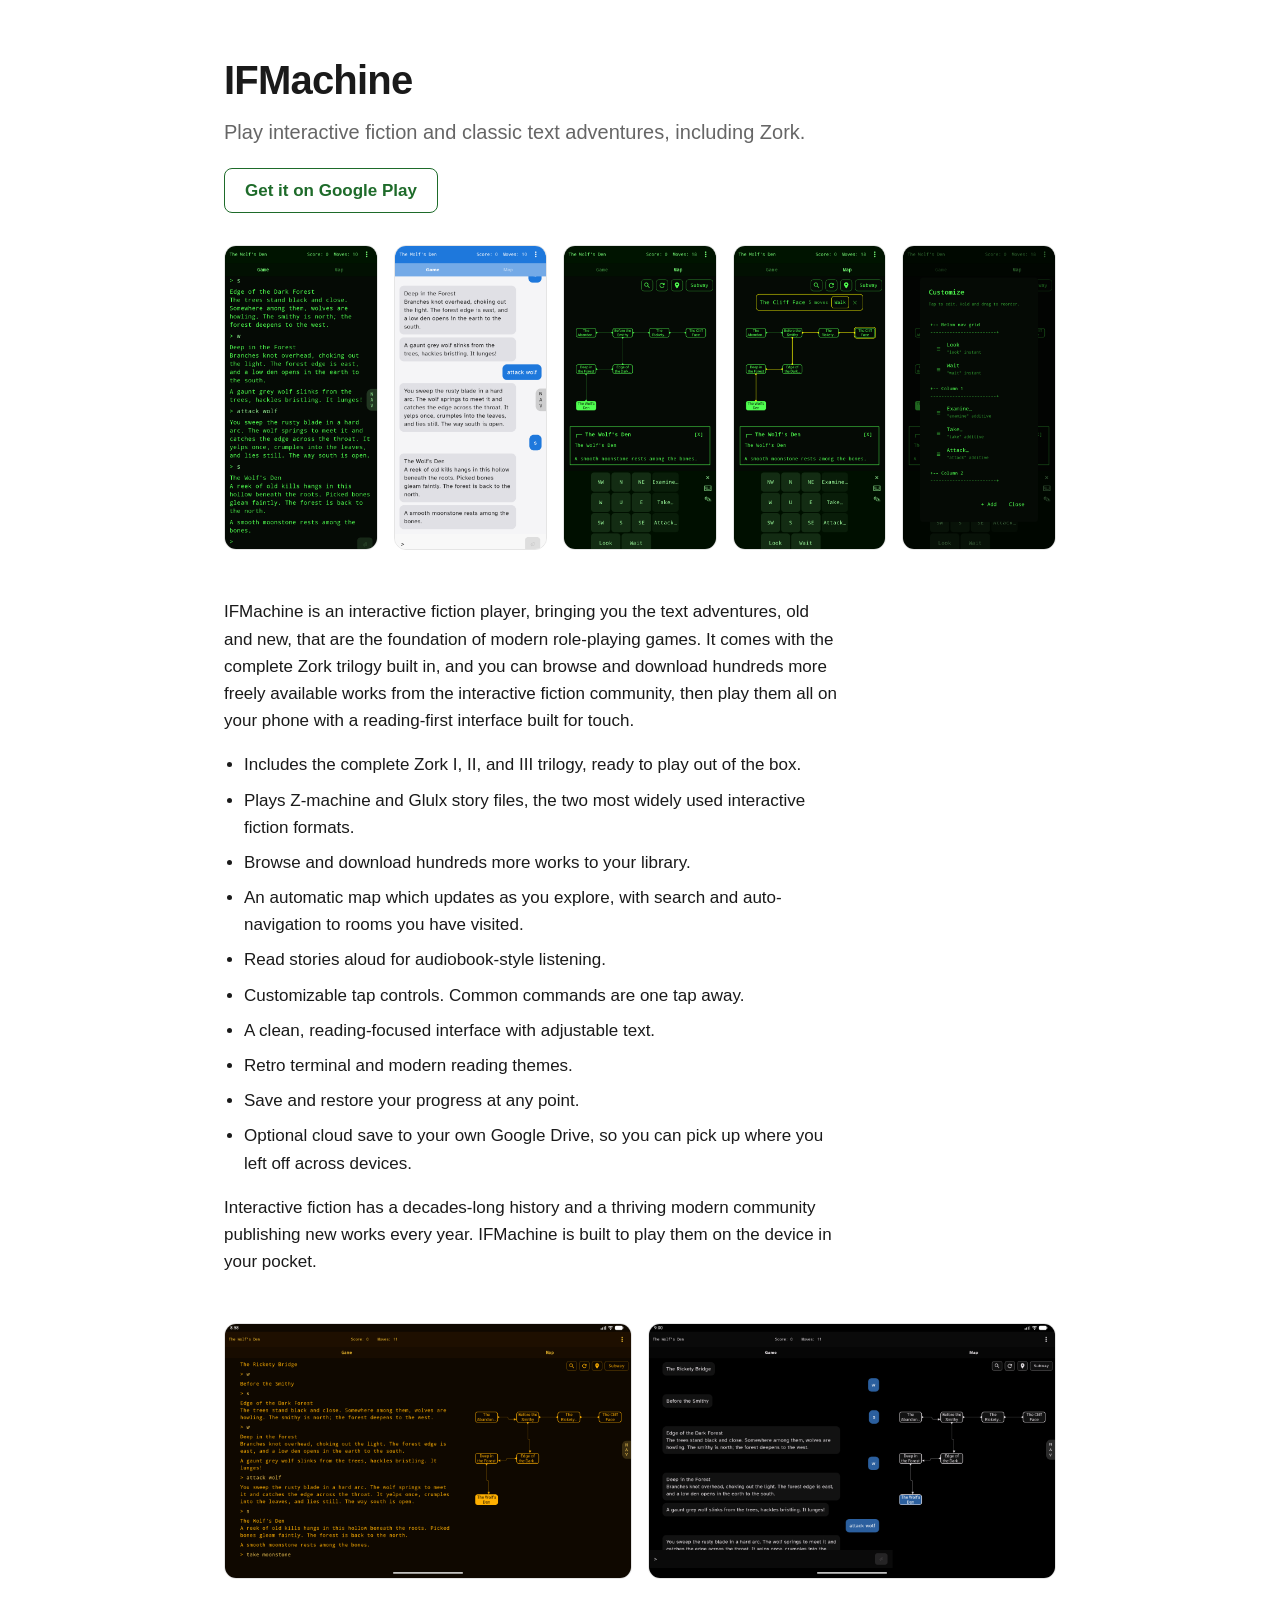
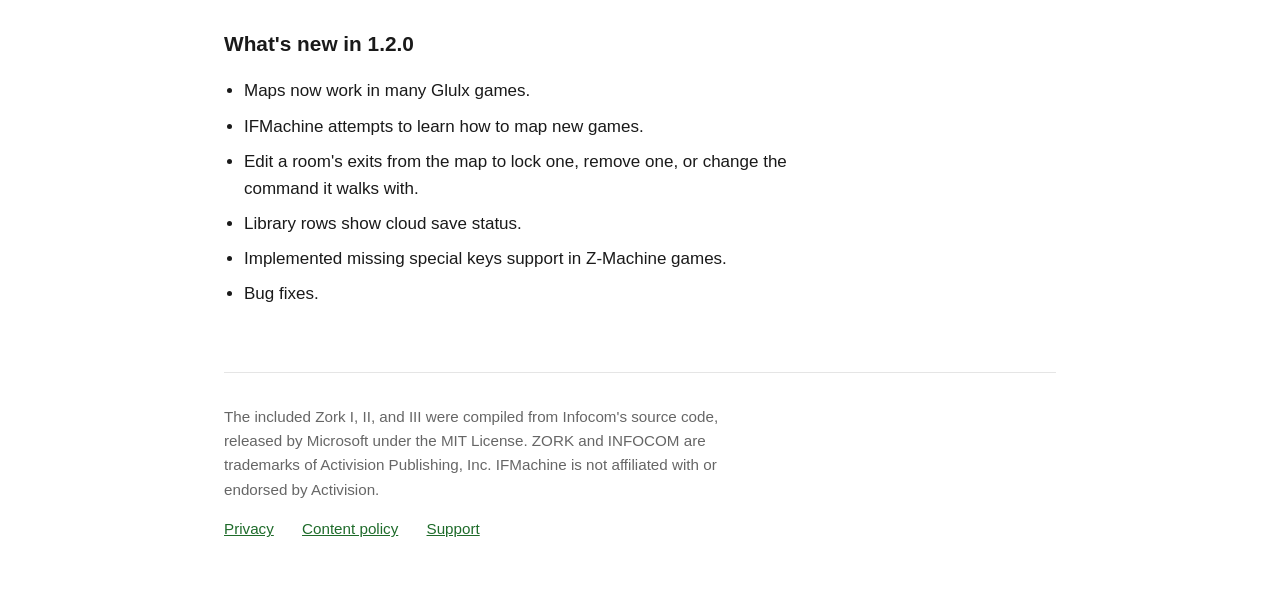
==== index.html @ a50d07ad "index: what's new in 1.2.0 The homepage still advertised 1.0.2, so it had missed two releases. Now m" ====
<!doctype html>
<html lang="en">
<head>
  <meta charset="utf-8">
  <meta name="viewport" content="width=device-width, initial-scale=1">
  <title>IFMachine - Interactive fiction for Android</title>
  <meta name="description" content="Play interactive fiction and classic text adventures, including Zork.">
  <meta property="og:title" content="IFMachine">
  <meta property="og:description" content="Play interactive fiction and classic text adventures, including Zork.">
  <meta property="og:image" content="https://www.guppyinteractive.com/screenshots/crt_phone.png">
  <meta property="og:url" content="https://www.guppyinteractive.com/">
  <meta property="og:type" content="website">
  <link rel="stylesheet" href="style.css">
  <script src="site.js" defer></script>
</head>
<body>
  <main>
    <header class="hero">
      <h1>IFMachine</h1>
      <p class="tagline">Play interactive fiction and classic text adventures, including Zork.</p>
      <p><a class="store-link" href="https://play.google.com/store/apps/details?id=com.guppyinteractive.ifmachine">Get it on Google Play</a></p>
    </header>

    <section class="screenshots phones">
      <img src="screenshots/crt_phone.png" width="1080" height="2160" alt="IFMachine in retro terminal mode, green text on a black background.">
      <img src="screenshots/messages_phone.png" width="1080" height="2160" loading="lazy" alt="IFMachine in messages mode, with player commands and story responses styled like a chat app.">
      <img src="screenshots/nav_map.png" width="1080" height="2160" loading="lazy" alt="The automatic map, showing rooms you have visited connected subway-style, with a command grid below.">
      <img src="screenshots/nav_route.png" width="1080" height="2160" loading="lazy" alt="The automatic map plotting a walking route to a previously visited room.">
      <img src="screenshots/nav_customize.png" width="1080" height="2160" loading="lazy" alt="The customize screen for tap controls, where you edit and reorder one-tap commands.">
    </section>

    <section class="prose">
      <p>
        IFMachine is an interactive fiction player, bringing you the text
        adventures, old and new, that are the foundation of modern
        role-playing games. It comes with the complete Zork trilogy built
        in, and you can browse and download hundreds more freely available
        works from the interactive fiction community, then play them all on
        your phone with a reading-first interface built for touch.
      </p>
      <ul class="features">
        <li>Includes the complete Zork I, II, and III trilogy, ready to play out of the box.</li>
        <li>Plays Z-machine and Glulx story files, the two most widely used interactive fiction formats.</li>
        <li>Browse and download hundreds more works to your library.</li>
        <li>An automatic map which updates as you explore, with search and auto-navigation to rooms you have visited.</li>
        <li>Read stories aloud for audiobook-style listening.</li>
        <li>Customizable tap controls. Common commands are one tap away.</li>
        <li>A clean, reading-focused interface with adjustable text.</li>
        <li>Retro terminal and modern reading themes.</li>
        <li>Save and restore your progress at any point.</li>
        <li>Optional cloud save to your own Google Drive, so you can pick up where you left off across devices.</li>
      </ul>
      <p>
        Interactive fiction has a decades-long history and a thriving modern
        community publishing new works every year. IFMachine is built to
        play them on the device in your pocket.
      </p>
    </section>

    <section class="screenshots tablets">
      <img src="screenshots/ironwood-amber-tablet.png" width="2560" height="1600" loading="lazy" alt="IFMachine on a tablet in the amber retro theme, with the story and map side by side.">
      <img src="screenshots/ironwood-dark-tablet.png" width="2560" height="1600" loading="lazy" alt="IFMachine on a tablet in the dark reading theme, with the story and map side by side.">
    </section>

    <section class="prose whatsnew">
      <h2>What's new in 1.2.0</h2>
      <ul class="features">
        <li>Maps now work in many Glulx games.</li>
        <li>IFMachine attempts to learn how to map new games.</li>
        <li>Edit a room's exits from the map to lock one, remove one, or change the command it walks with.</li>
        <li>Library rows show cloud save status.</li>
        <li>Implemented missing special keys support in Z-Machine games.</li>
        <li>Bug fixes.</li>
      </ul>
    </section>

    <footer>
      <p class="fine-print">
        The included Zork I, II, and III were compiled from Infocom's source
        code, released by Microsoft under the MIT License. ZORK and INFOCOM
        are trademarks of Activision Publishing, Inc. IFMachine is not
        affiliated with or endorsed by Activision.
      </p>
      <nav>
        <a href="privacy.html">Privacy</a>
        <a href="content-policy.html">Content policy</a>
        <a href="support.html">Support</a>
      </nav>
    </footer>
  </main>

  <div id="lightbox" class="lightbox" role="dialog" aria-modal="true" aria-label="Screenshot viewer" hidden>
    <img alt="">
    <button type="button" class="lb-prev" aria-label="Previous screenshot">&#8249;</button>
    <button type="button" class="lb-next" aria-label="Next screenshot">&#8250;</button>
    <button type="button" class="lb-close" aria-label="Close">&#215;</button>
    <span class="lb-count" aria-hidden="true"></span>
  </div>
</body>
</html>
---- style.css ----
:root {
  --fg: #1a1a1a;
  --bg: #ffffff;
  --muted: #666666;
  --accent: #1e6b2a;
  --border: #e5e5e5;
  --warn-bg: #fff8db;
  --warn-border: #b58900;
  --warn-fg: #5c4a00;
}

@media (prefers-color-scheme: dark) {
  :root {
    --fg: #ececec;
    --bg: #0f0f0f;
    --muted: #9a9a9a;
    --accent: #5fd96b;
    --border: #2a2a2a;
    --warn-bg: #3a2f00;
    --warn-border: #b58900;
    --warn-fg: #f4dc7a;
  }
}

* { box-sizing: border-box; }

html { -webkit-text-size-adjust: 100%; }

body {
  margin: 0;
  font-family: -apple-system, BlinkMacSystemFont, "Segoe UI", Roboto,
    "Helvetica Neue", Arial, sans-serif;
  color: var(--fg);
  background: var(--bg);
  line-height: 1.6;
  font-size: 17px;
}

main {
  max-width: 880px;
  margin: 0 auto;
  padding: 3rem 1.5rem 4rem;
}

.hero h1 {
  font-size: 2.5rem;
  margin: 0 0 0.25rem;
  letter-spacing: -0.02em;
}

.hero h1 a {
  color: inherit;
  text-decoration: none;
}

.tagline {
  font-size: 1.25rem;
  color: var(--muted);
  margin: 0 0 1.25rem;
}

.store-link {
  display: inline-block;
  padding: 0.5rem 1.25rem;
  border: 1px solid var(--accent);
  border-radius: 8px;
  font-weight: 600;
  text-decoration: none;
}

.store-link:hover {
  text-decoration: none;
  background: var(--border);
}

.screenshots {
  display: grid;
  gap: 1rem;
  margin: 2rem 0 3rem;
}

.screenshots.phones {
  grid-template-columns: repeat(5, 1fr);
}

.screenshots.tablets {
  grid-template-columns: repeat(2, 1fr);
  margin-top: 3rem;
}

.screenshots img {
  width: 100%;
  height: auto;
  border-radius: 12px;
  border: 1px solid var(--border);
  display: block;
  cursor: zoom-in;
}

.prose p {
  max-width: 65ch;
}

.features {
  max-width: 65ch;
  padding-left: 1.25rem;
}

.features li {
  margin-bottom: 0.5rem;
}

a {
  color: var(--accent);
}

a:hover {
  text-decoration: underline;
}

.whatsnew h2 {
  font-size: 1.3rem;
  margin: 2.5rem 0 0.75rem;
}

footer {
  margin-top: 4rem;
  padding-top: 2rem;
  border-top: 1px solid var(--border);
  color: var(--muted);
  font-size: 0.95rem;
}

footer .fine-print {
  max-width: 65ch;
  margin-top: 0;
}

footer nav a {
  margin-right: 1.5rem;
}

@media (max-width: 720px) {
  main { padding: 2rem 1.25rem 3rem; }
  .hero h1 { font-size: 2rem; }
  .tagline { font-size: 1.1rem; }

  /* swipeable strips with a peek of the next image */
  .screenshots.phones,
  .screenshots.tablets {
    display: flex;
    gap: 0.75rem;
    overflow-x: auto;
    scroll-snap-type: x mandatory;
    -webkit-overflow-scrolling: touch;
    scrollbar-width: none;
    margin-left: -1.25rem;
    margin-right: -1.25rem;
    padding: 0 1.25rem;
    scroll-padding: 0 1.25rem;
  }

  .screenshots.phones::-webkit-scrollbar,
  .screenshots.tablets::-webkit-scrollbar {
    display: none;
  }

  .screenshots.phones img,
  .screenshots.tablets img {
    flex: none;
    scroll-snap-align: center;
  }

  .screenshots.phones img { width: 78vw; }
  .screenshots.tablets img { width: 88vw; }
}

/* lightbox */
.lightbox {
  position: fixed;
  inset: 0;
  z-index: 10;
  background: rgba(0, 0, 0, 0.92);
  display: flex;
  align-items: center;
  justify-content: center;
}

.lightbox[hidden] { display: none; }

.lightbox img {
  max-width: calc(100vw - 2rem);
  max-height: calc(100vh - 2rem);
  width: auto;
  height: auto;
  border-radius: 8px;
}

.lightbox button {
  position: fixed;
  border: 0;
  background: rgba(0, 0, 0, 0.45);
  color: #fff;
  font: inherit;
  font-size: 2.25rem;
  line-height: 1;
  width: 2.75rem;
  height: 2.75rem;
  border-radius: 50%;
  cursor: pointer;
  display: flex;
  align-items: center;
  justify-content: center;
  padding: 0 0 0.2rem;
}

.lightbox button:hover { background: rgba(255, 255, 255, 0.2); }

.lb-prev { left: 0.75rem; top: 50%; transform: translateY(-50%); }
.lb-next { right: 0.75rem; top: 50%; transform: translateY(-50%); }
.lb-close { top: 0.75rem; right: 0.75rem; }

.lb-count {
  position: fixed;
  bottom: 1rem;
  left: 50%;
  transform: translateX(-50%);
  color: #fff;
  font-size: 0.9rem;
  background: rgba(0, 0, 0, 0.45);
  padding: 0.15rem 0.7rem;
  border-radius: 999px;
}

body.lb-open { overflow: hidden; }

/* privacy / policy specific */
.policy h1 {
  font-size: 2rem;
  margin: 0 0 0.5rem;
}

.policy h2 {
  margin-top: 2.5rem;
  font-size: 1.3rem;
}

.policy .meta {
  color: var(--muted);
  font-size: 0.95rem;
  margin: 0 0 2rem;
}

.policy table {
  border-collapse: collapse;
  margin: 1rem 0;
  width: 100%;
}

.policy table th,
.policy table td {
  border: 1px solid var(--border);
  padding: 0.5rem 0.75rem;
  text-align: left;
  vertical-align: top;
  word-break: break-word;
}

.policy .permissions {
  margin: 1rem 0;
  max-width: 65ch;
}

.policy .permissions dt {
  margin-top: 0.75rem;
  font-weight: 600;
}

.policy .permissions dt:first-child {
  margin-top: 0;
}

.policy .permissions dd {
  margin: 0.25rem 0 0 1.25rem;
}

.policy code {
  background: var(--border);
  padding: 0.1em 0.4em;
  border-radius: 4px;
  font-size: 0.9em;
}
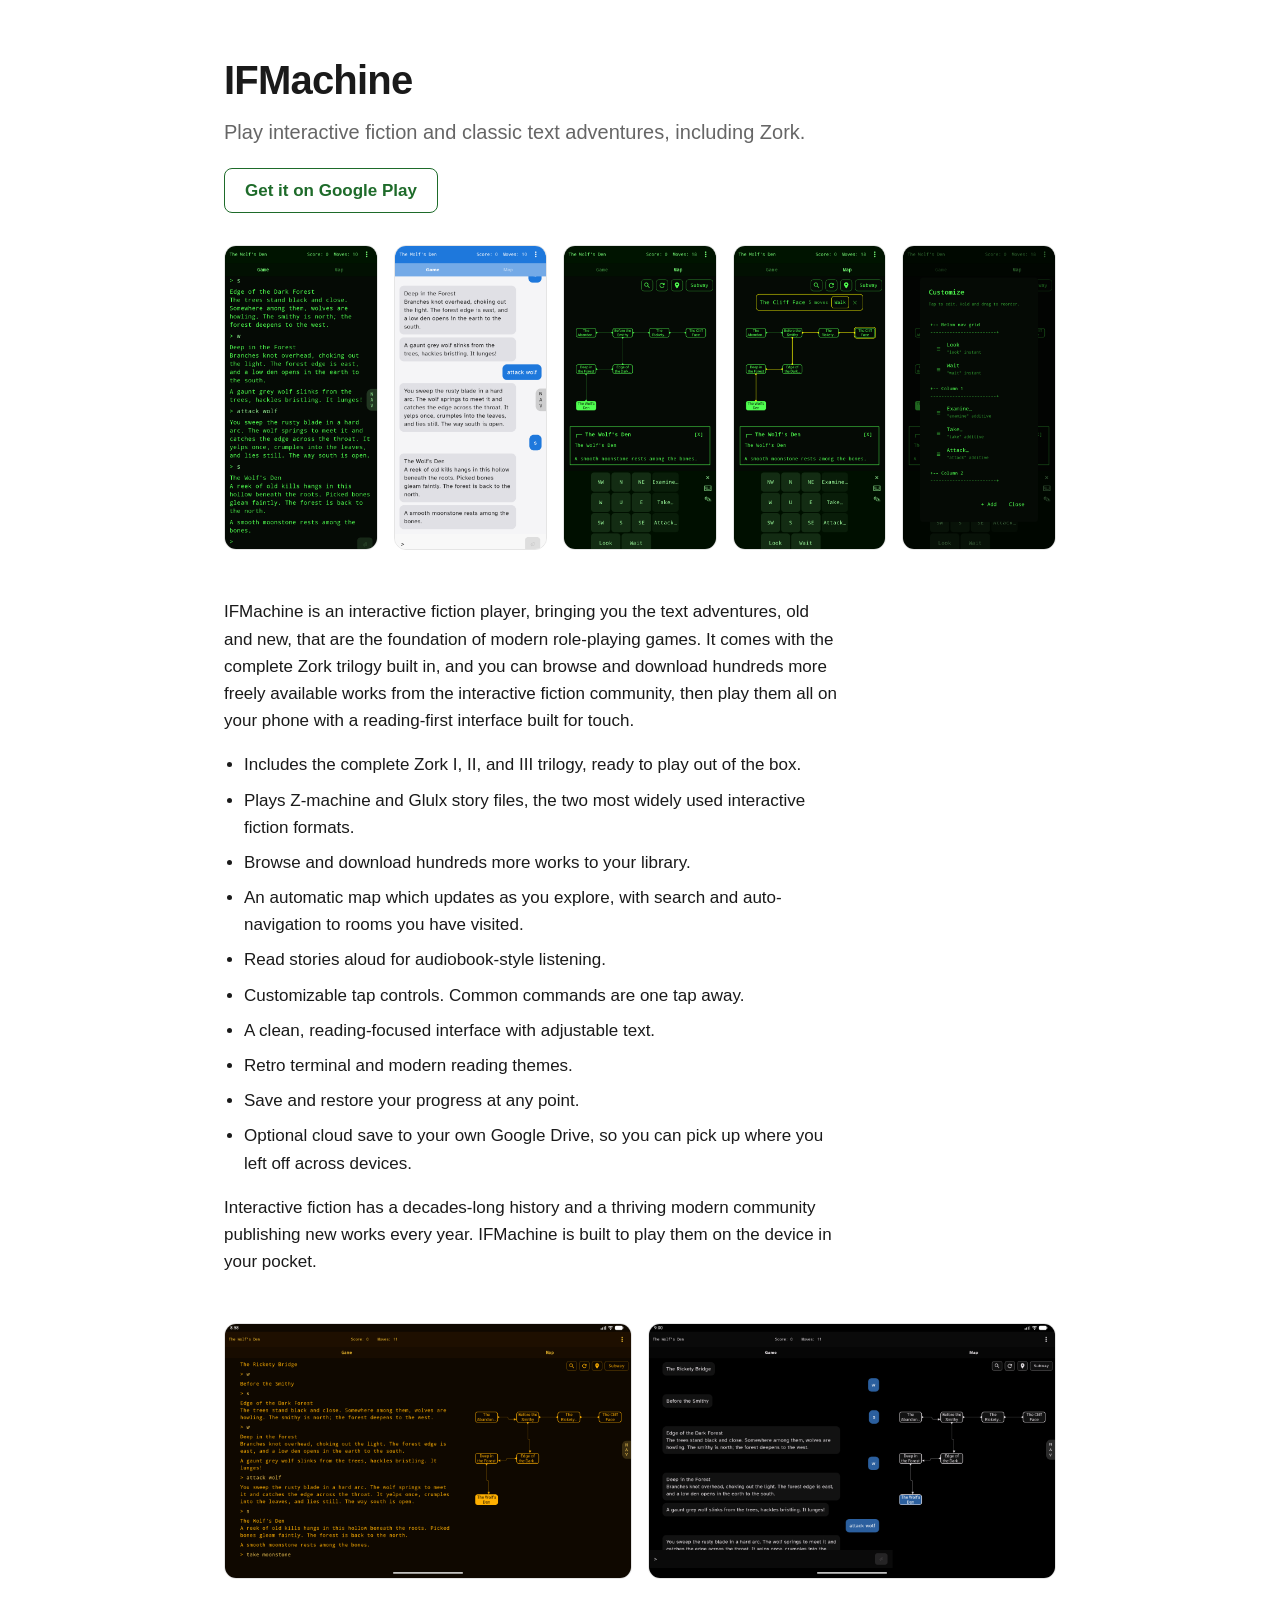
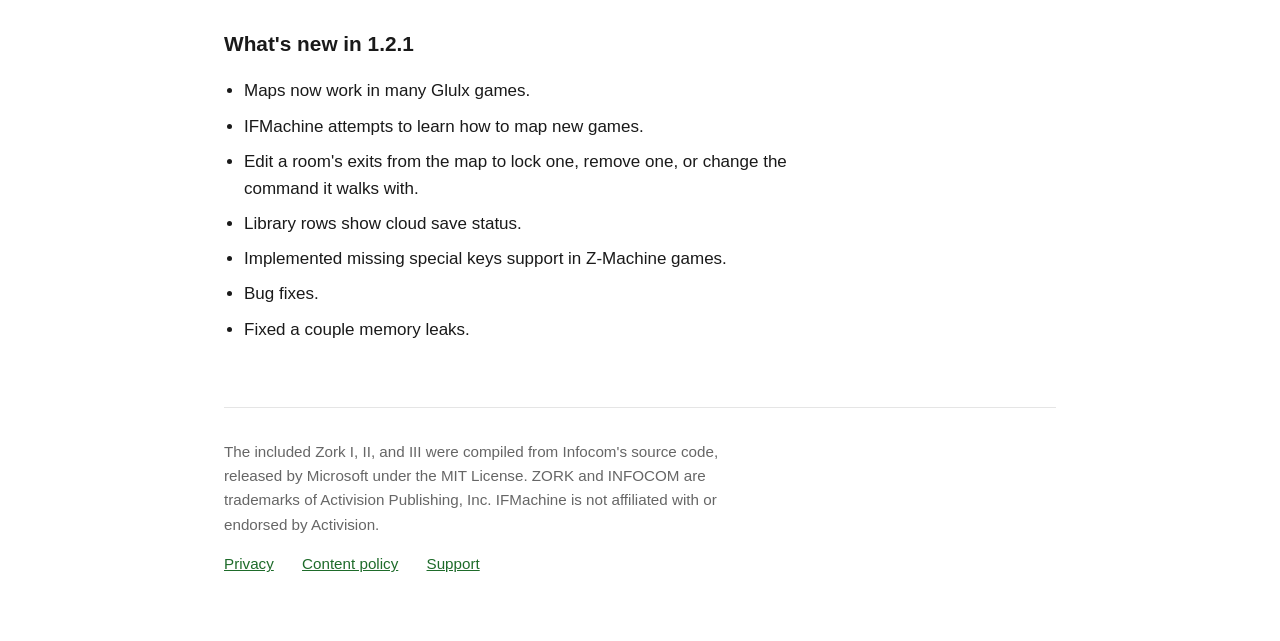
==== commit 81ef931a: "index: what's new in 1.2.1 1.2.1 is a patch on 1.2.0 with the same feature set, so the list keeps 1." ====
--- a/index.html
+++ b/index.html
@@ -63,7 +63,7 @@
     </section>
 
     <section class="prose whatsnew">
-      <h2>What's new in 1.2.0</h2>
+      <h2>What's new in 1.2.1</h2>
       <ul class="features">
         <li>Maps now work in many Glulx games.</li>
         <li>IFMachine attempts to learn how to map new games.</li>
@@ -71,6 +71,7 @@
         <li>Library rows show cloud save status.</li>
         <li>Implemented missing special keys support in Z-Machine games.</li>
         <li>Bug fixes.</li>
+        <li>Fixed a couple memory leaks.</li>
       </ul>
     </section>
 
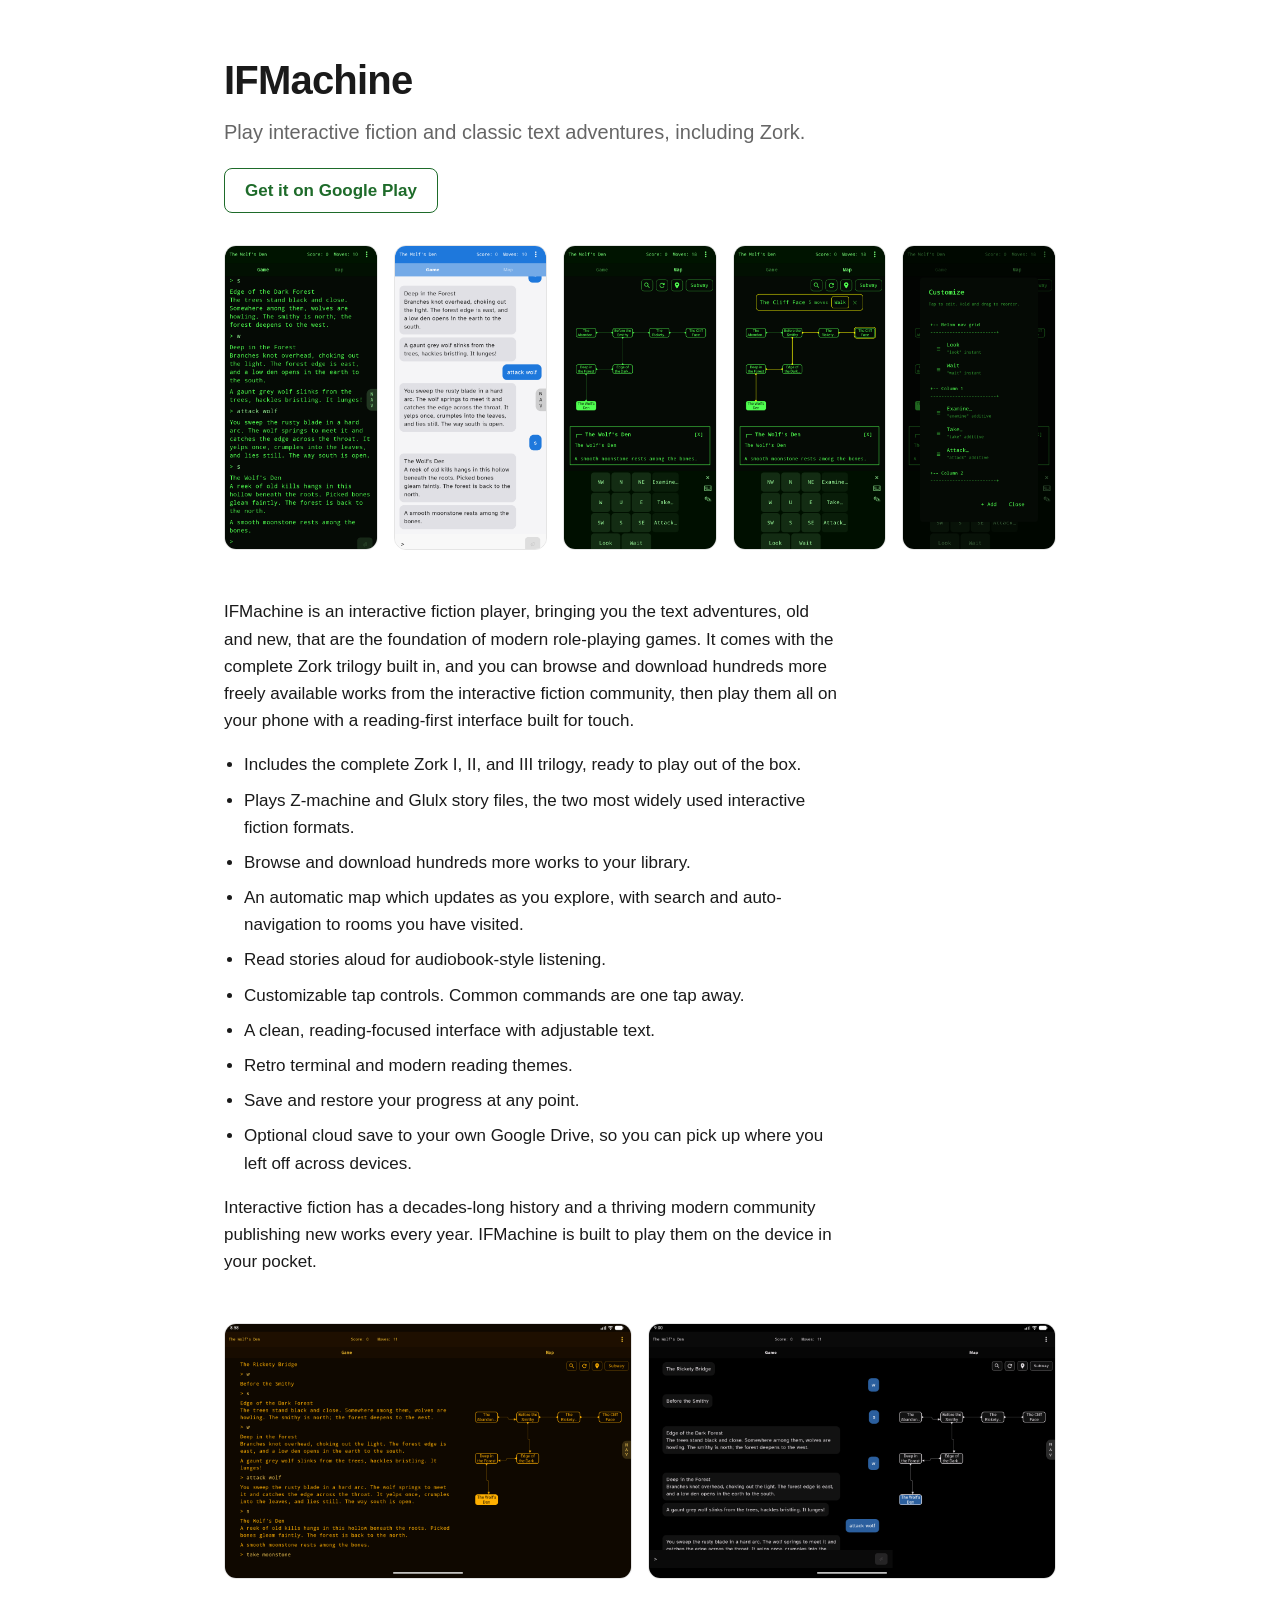
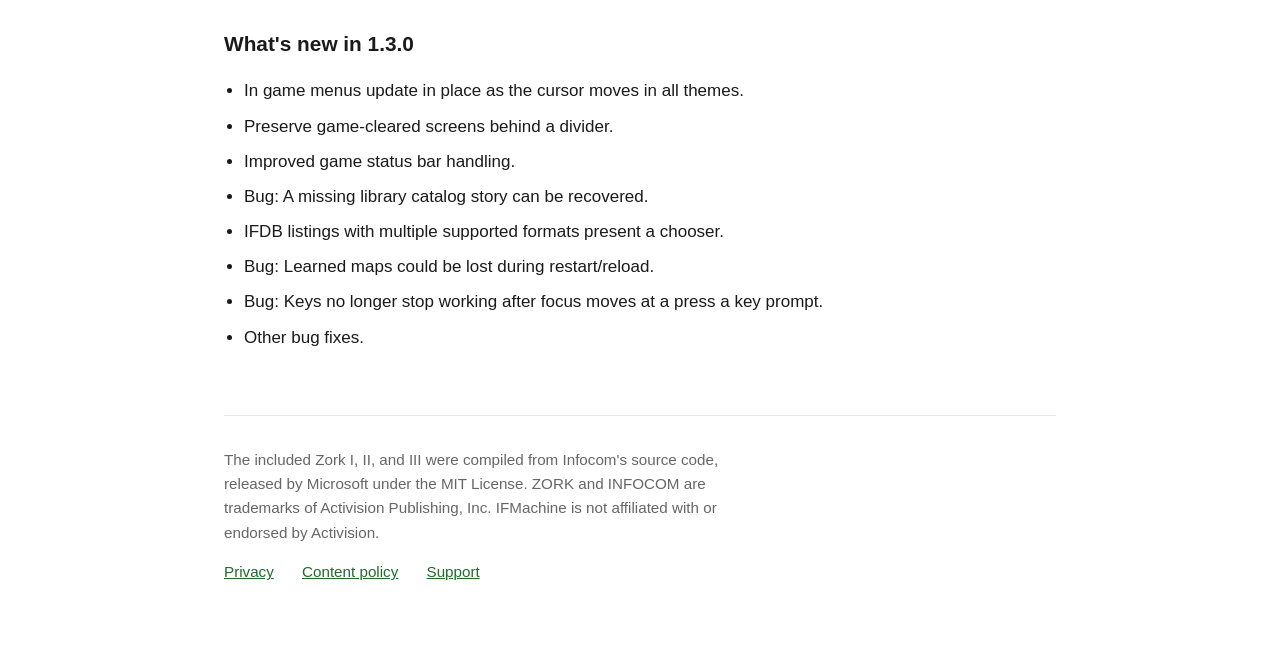
==== commit 02ca06a0: "index: what's new in 1.3.0 privacy: the map-learning report's game-identity bullet described only th" ====
--- a/index.html
+++ b/index.html
@@ -63,15 +63,16 @@
     </section>
 
     <section class="prose whatsnew">
-      <h2>What's new in 1.2.1</h2>
+      <h2>What's new in 1.3.0</h2>
       <ul class="features">
-        <li>Maps now work in many Glulx games.</li>
-        <li>IFMachine attempts to learn how to map new games.</li>
-        <li>Edit a room's exits from the map to lock one, remove one, or change the command it walks with.</li>
-        <li>Library rows show cloud save status.</li>
-        <li>Implemented missing special keys support in Z-Machine games.</li>
-        <li>Bug fixes.</li>
-        <li>Fixed a couple memory leaks.</li>
+        <li>In game menus update in place as the cursor moves in all themes.</li>
+        <li>Preserve game-cleared screens behind a divider.</li>
+        <li>Improved game status bar handling.</li>
+        <li>Bug: A missing library catalog story can be recovered.</li>
+        <li>IFDB listings with multiple supported formats present a chooser.</li>
+        <li>Bug: Learned maps could be lost during restart/reload.</li>
+        <li>Bug: Keys no longer stop working after focus moves at a press a key prompt.</li>
+        <li>Other bug fixes.</li>
       </ul>
     </section>
 
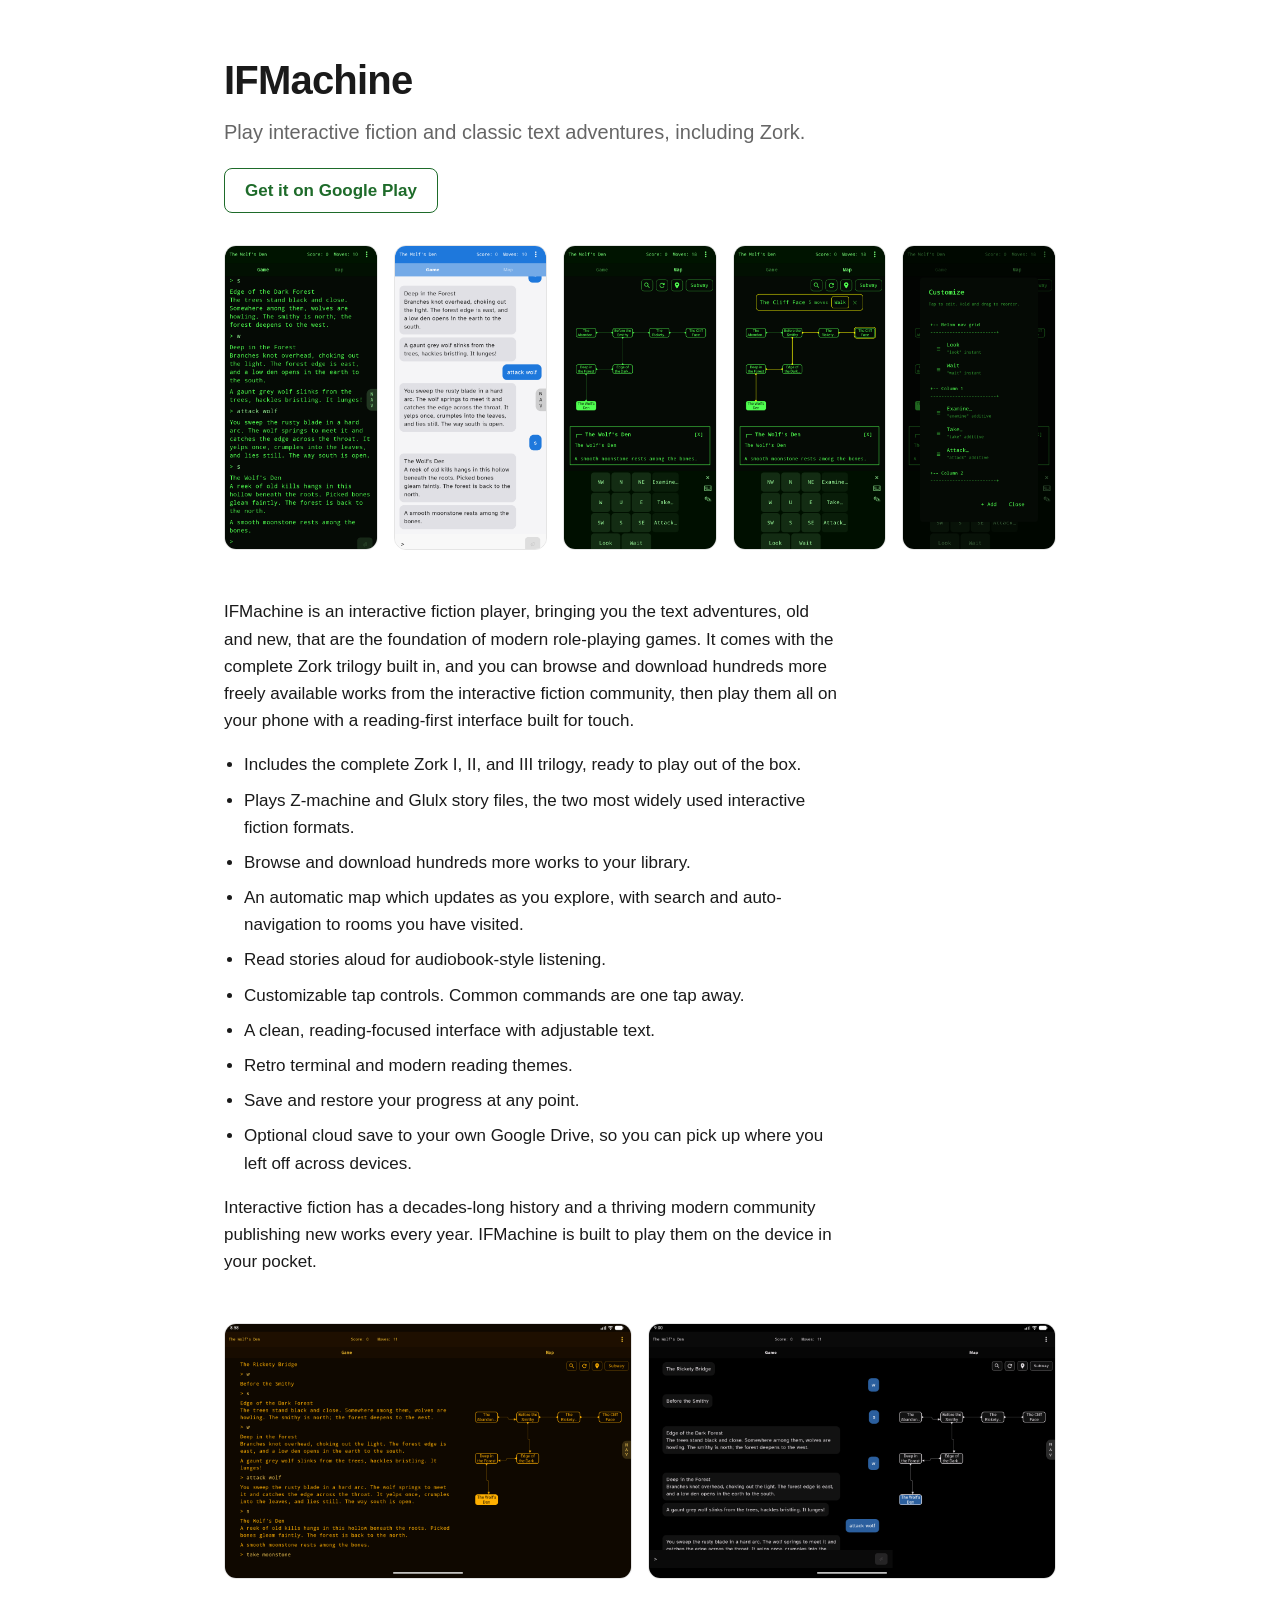
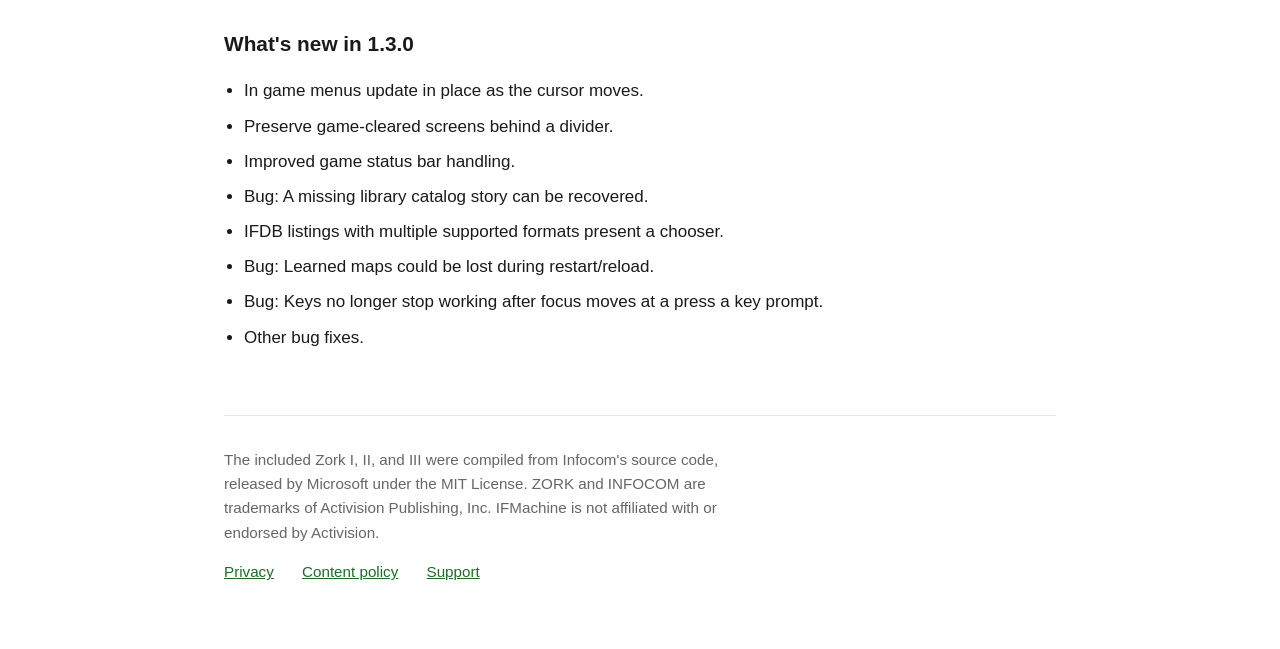
==== commit 1712a44d: "index: the 1.3.0 menu note drops "in all themes"" ====
--- a/index.html
+++ b/index.html
@@ -65,7 +65,7 @@
     <section class="prose whatsnew">
       <h2>What's new in 1.3.0</h2>
       <ul class="features">
-        <li>In game menus update in place as the cursor moves in all themes.</li>
+        <li>In game menus update in place as the cursor moves.</li>
         <li>Preserve game-cleared screens behind a divider.</li>
         <li>Improved game status bar handling.</li>
         <li>Bug: A missing library catalog story can be recovered.</li>
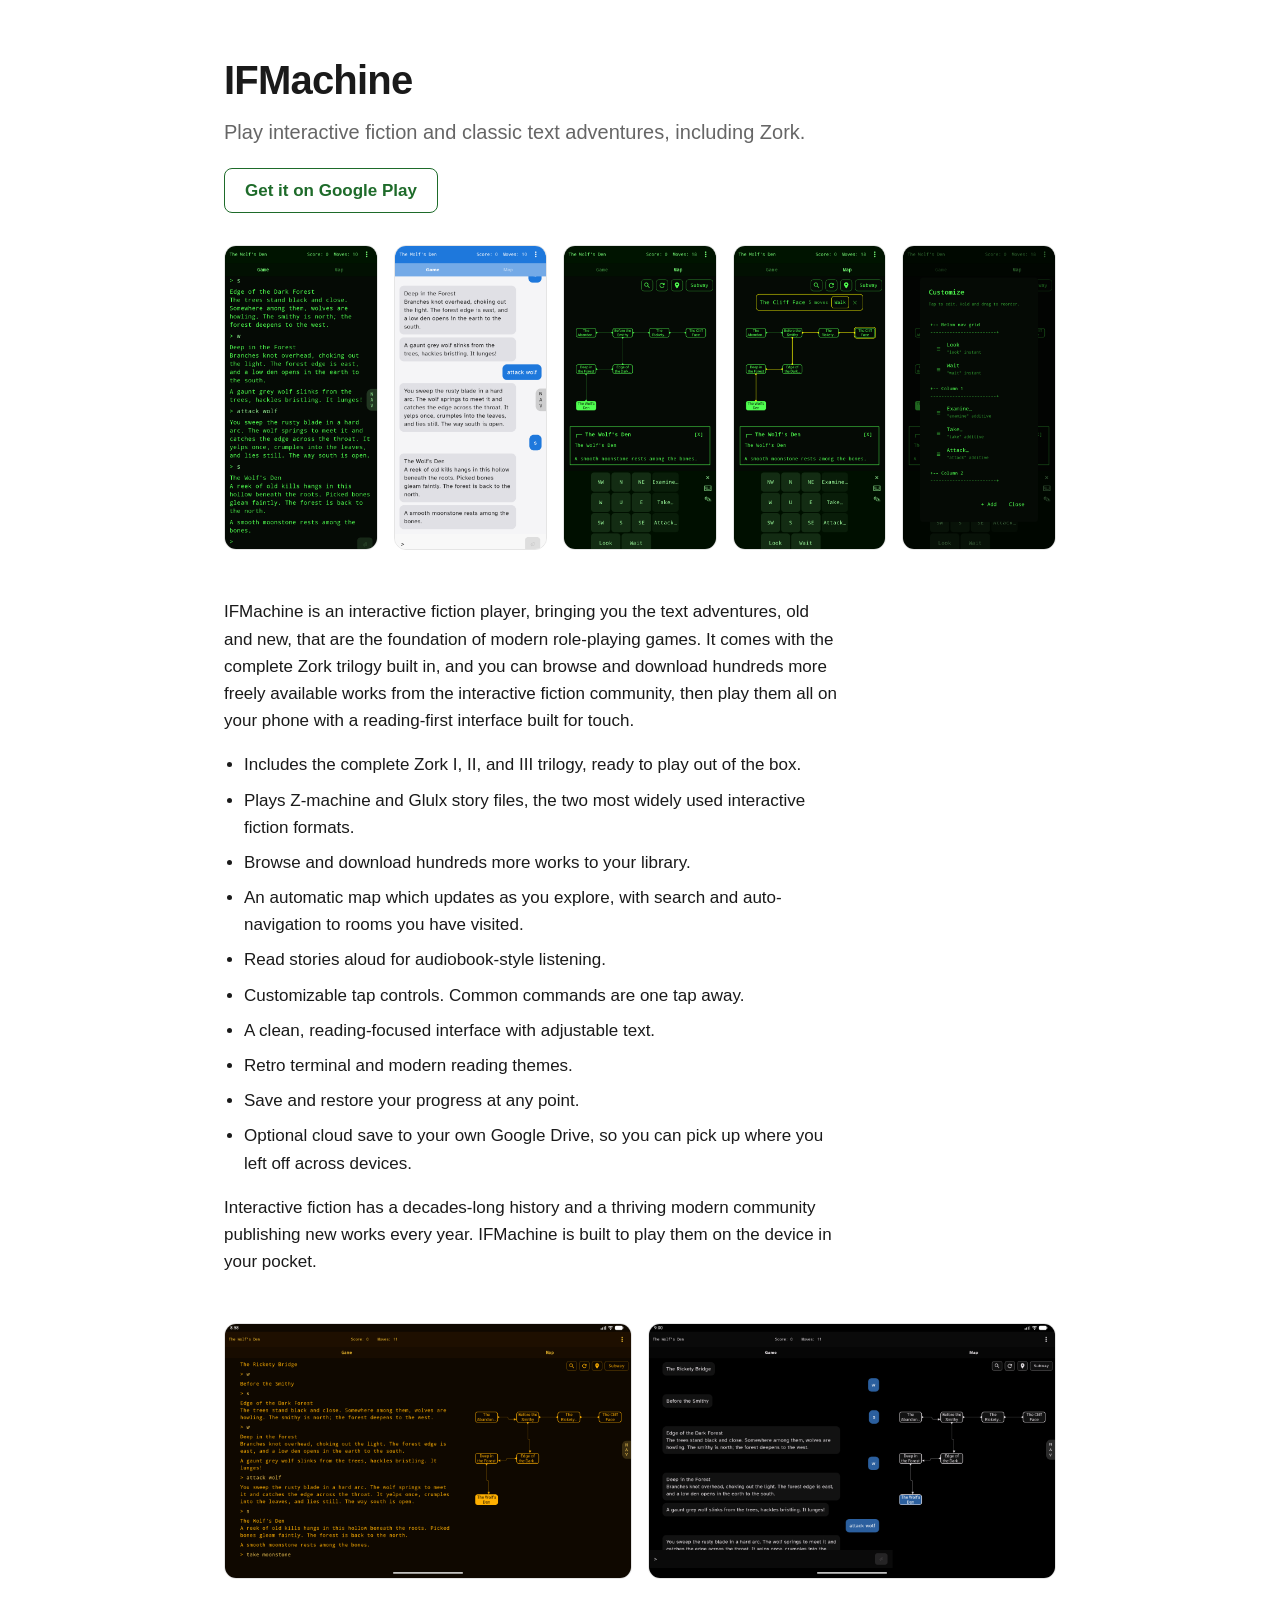
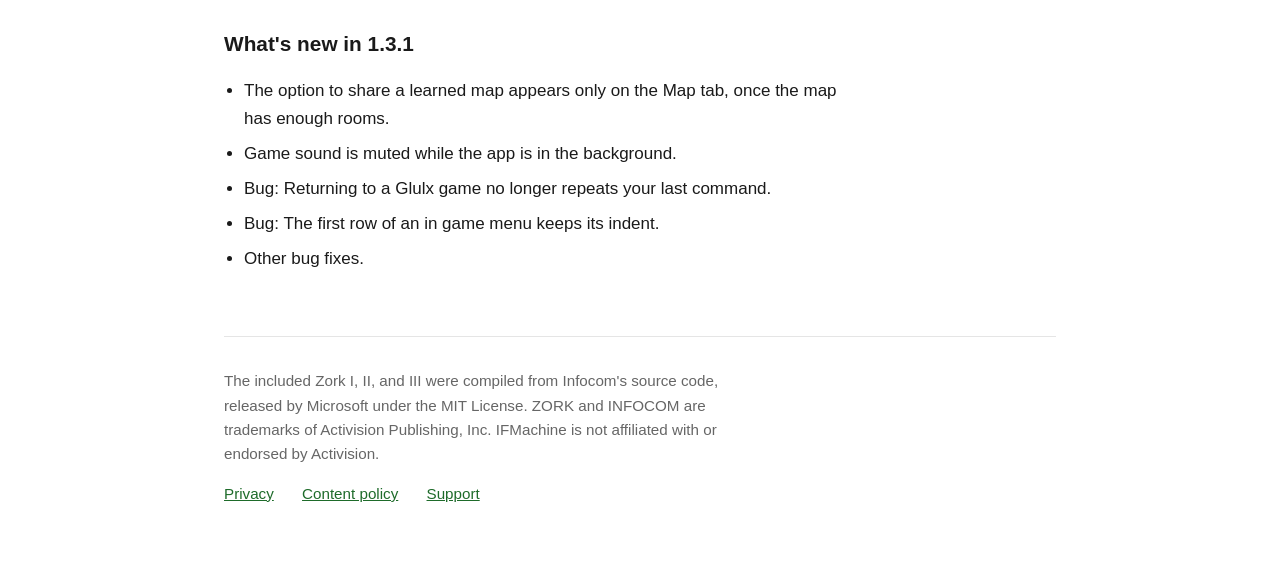
==== commit 20d126a1: "index: what's new in 1.3.1" ====
--- a/index.html
+++ b/index.html
@@ -63,15 +63,12 @@
     </section>
 
     <section class="prose whatsnew">
-      <h2>What's new in 1.3.0</h2>
+      <h2>What's new in 1.3.1</h2>
       <ul class="features">
-        <li>In game menus update in place as the cursor moves.</li>
-        <li>Preserve game-cleared screens behind a divider.</li>
-        <li>Improved game status bar handling.</li>
-        <li>Bug: A missing library catalog story can be recovered.</li>
-        <li>IFDB listings with multiple supported formats present a chooser.</li>
-        <li>Bug: Learned maps could be lost during restart/reload.</li>
-        <li>Bug: Keys no longer stop working after focus moves at a press a key prompt.</li>
+        <li>The option to share a learned map appears only on the Map tab, once the map has enough rooms.</li>
+        <li>Game sound is muted while the app is in the background.</li>
+        <li>Bug: Returning to a Glulx game no longer repeats your last command.</li>
+        <li>Bug: The first row of an in game menu keeps its indent.</li>
         <li>Other bug fixes.</li>
       </ul>
     </section>
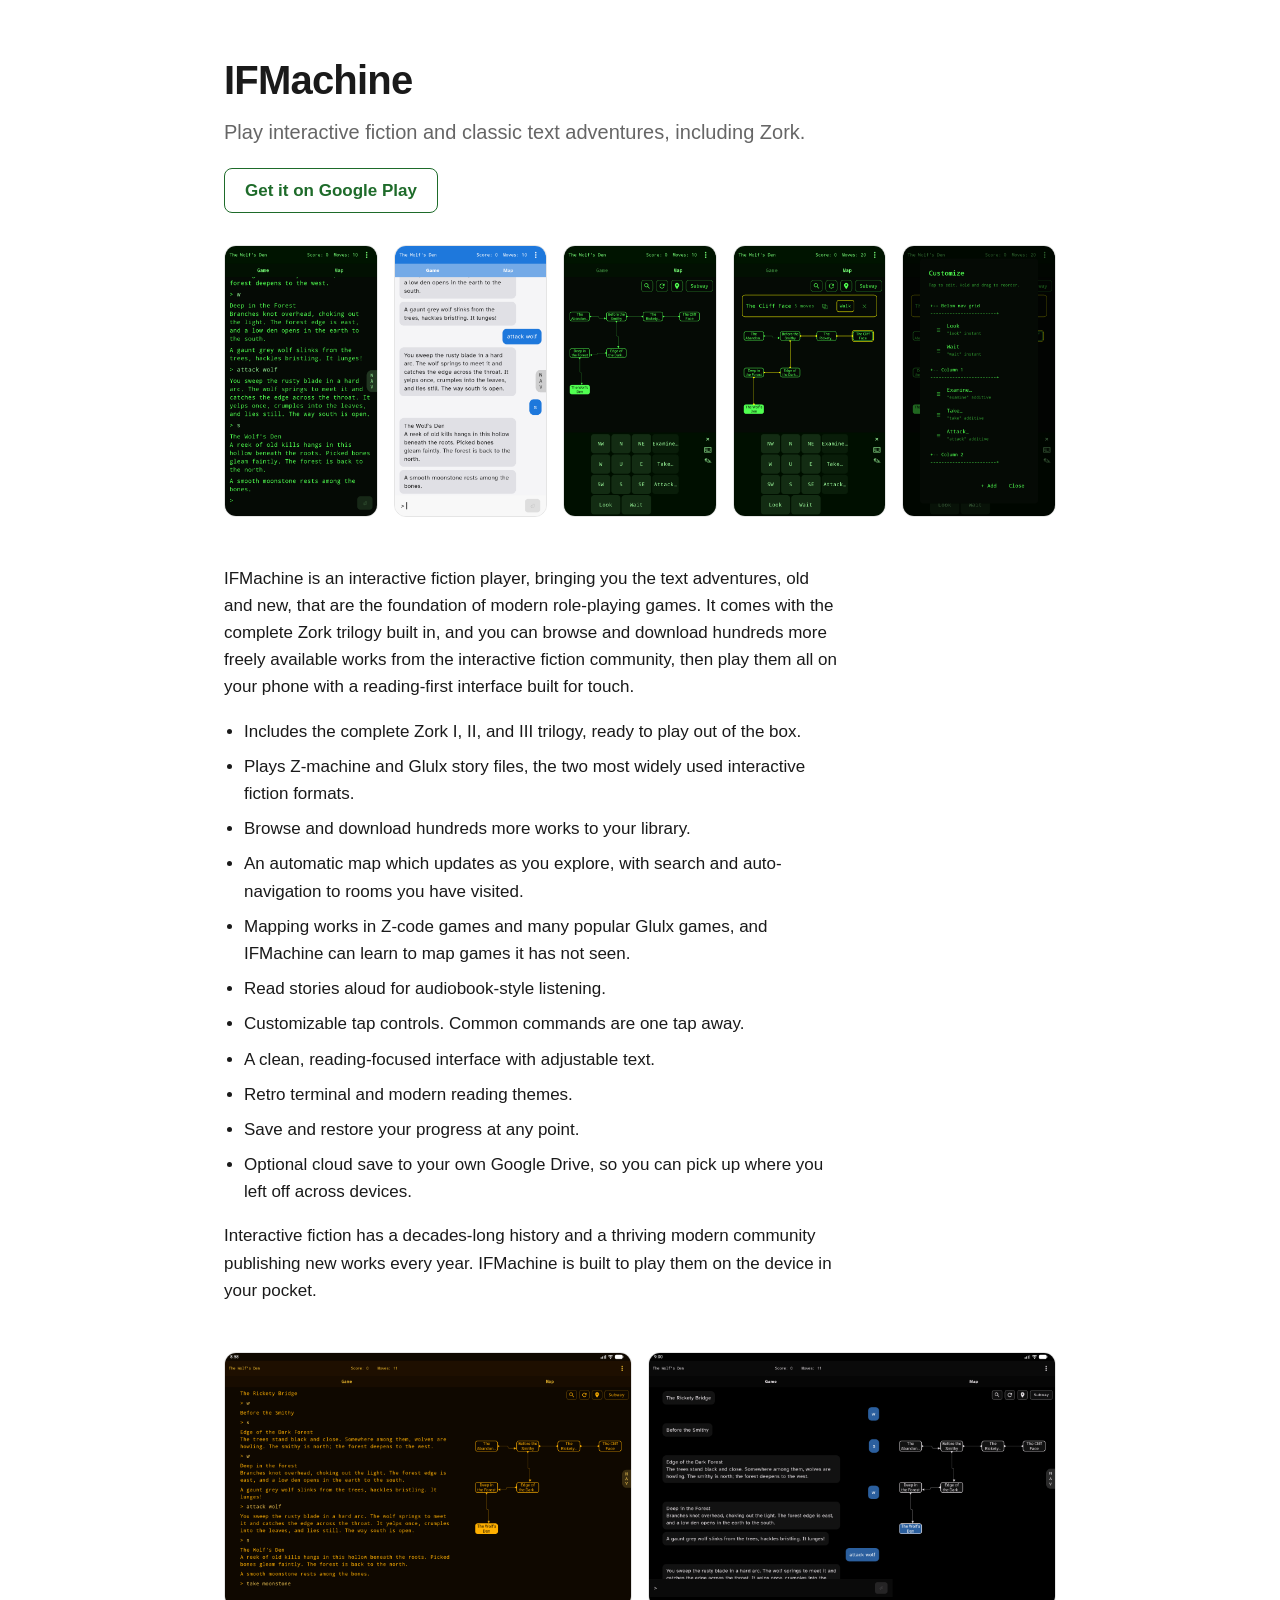
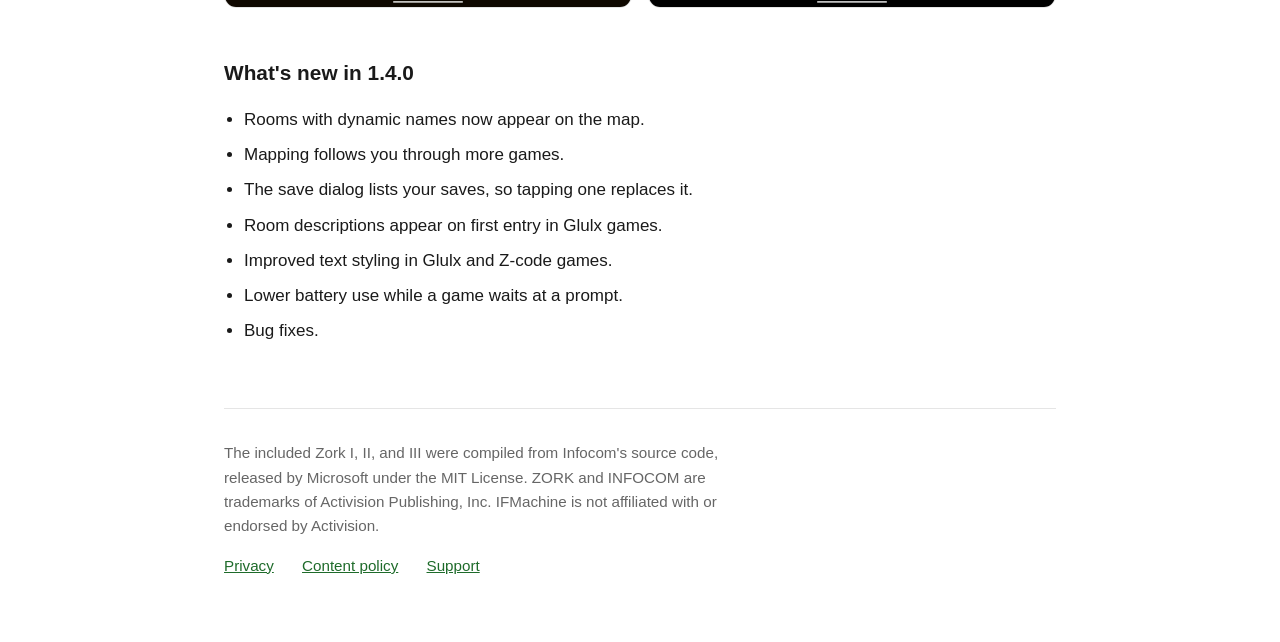
==== commit eb41f705: "index: what's new in 1.4.0 Mirrors the Play listing notes now live for versionCode 29, which for the" ====
--- a/index.html
+++ b/index.html
@@ -22,11 +22,11 @@
     </header>
 
     <section class="screenshots phones">
-      <img src="screenshots/crt_phone.png" width="1080" height="2160" alt="IFMachine in retro terminal mode, green text on a black background.">
-      <img src="screenshots/messages_phone.png" width="1080" height="2160" loading="lazy" alt="IFMachine in messages mode, with player commands and story responses styled like a chat app.">
-      <img src="screenshots/nav_map.png" width="1080" height="2160" loading="lazy" alt="The automatic map, showing rooms you have visited connected subway-style, with a command grid below.">
-      <img src="screenshots/nav_route.png" width="1080" height="2160" loading="lazy" alt="The automatic map plotting a walking route to a previously visited room.">
-      <img src="screenshots/nav_customize.png" width="1080" height="2160" loading="lazy" alt="The customize screen for tap controls, where you edit and reorder one-tap commands.">
+      <img src="screenshots/crt_phone.png" width="1080" height="1920" alt="IFMachine in retro terminal mode, green text on a black background.">
+      <img src="screenshots/messages_phone.png" width="1080" height="1920" loading="lazy" alt="IFMachine in messages mode, with player commands and story responses styled like a chat app.">
+      <img src="screenshots/nav_map.png" width="1080" height="1920" loading="lazy" alt="The automatic map, showing rooms you have visited connected subway-style, with a command grid below.">
+      <img src="screenshots/nav_route.png" width="1080" height="1920" loading="lazy" alt="The automatic map plotting a walking route to a previously visited room.">
+      <img src="screenshots/nav_customize.png" width="1080" height="1920" loading="lazy" alt="The customize screen for tap controls, where you edit and reorder one-tap commands.">
     </section>
 
     <section class="prose">
@@ -43,6 +43,7 @@
         <li>Plays Z-machine and Glulx story files, the two most widely used interactive fiction formats.</li>
         <li>Browse and download hundreds more works to your library.</li>
         <li>An automatic map which updates as you explore, with search and auto-navigation to rooms you have visited.</li>
+        <li>Mapping works in Z-code games and many popular Glulx games, and IFMachine can learn to map games it has not seen.</li>
         <li>Read stories aloud for audiobook-style listening.</li>
         <li>Customizable tap controls. Common commands are one tap away.</li>
         <li>A clean, reading-focused interface with adjustable text.</li>
@@ -63,13 +64,15 @@
     </section>
 
     <section class="prose whatsnew">
-      <h2>What's new in 1.3.1</h2>
+      <h2>What's new in 1.4.0</h2>
       <ul class="features">
-        <li>The option to share a learned map appears only on the Map tab, once the map has enough rooms.</li>
-        <li>Game sound is muted while the app is in the background.</li>
-        <li>Bug: Returning to a Glulx game no longer repeats your last command.</li>
-        <li>Bug: The first row of an in game menu keeps its indent.</li>
-        <li>Other bug fixes.</li>
+        <li>Rooms with dynamic names now appear on the map.</li>
+        <li>Mapping follows you through more games.</li>
+        <li>The save dialog lists your saves, so tapping one replaces it.</li>
+        <li>Room descriptions appear on first entry in Glulx games.</li>
+        <li>Improved text styling in Glulx and Z-code games.</li>
+        <li>Lower battery use while a game waits at a prompt.</li>
+        <li>Bug fixes.</li>
       </ul>
     </section>
 
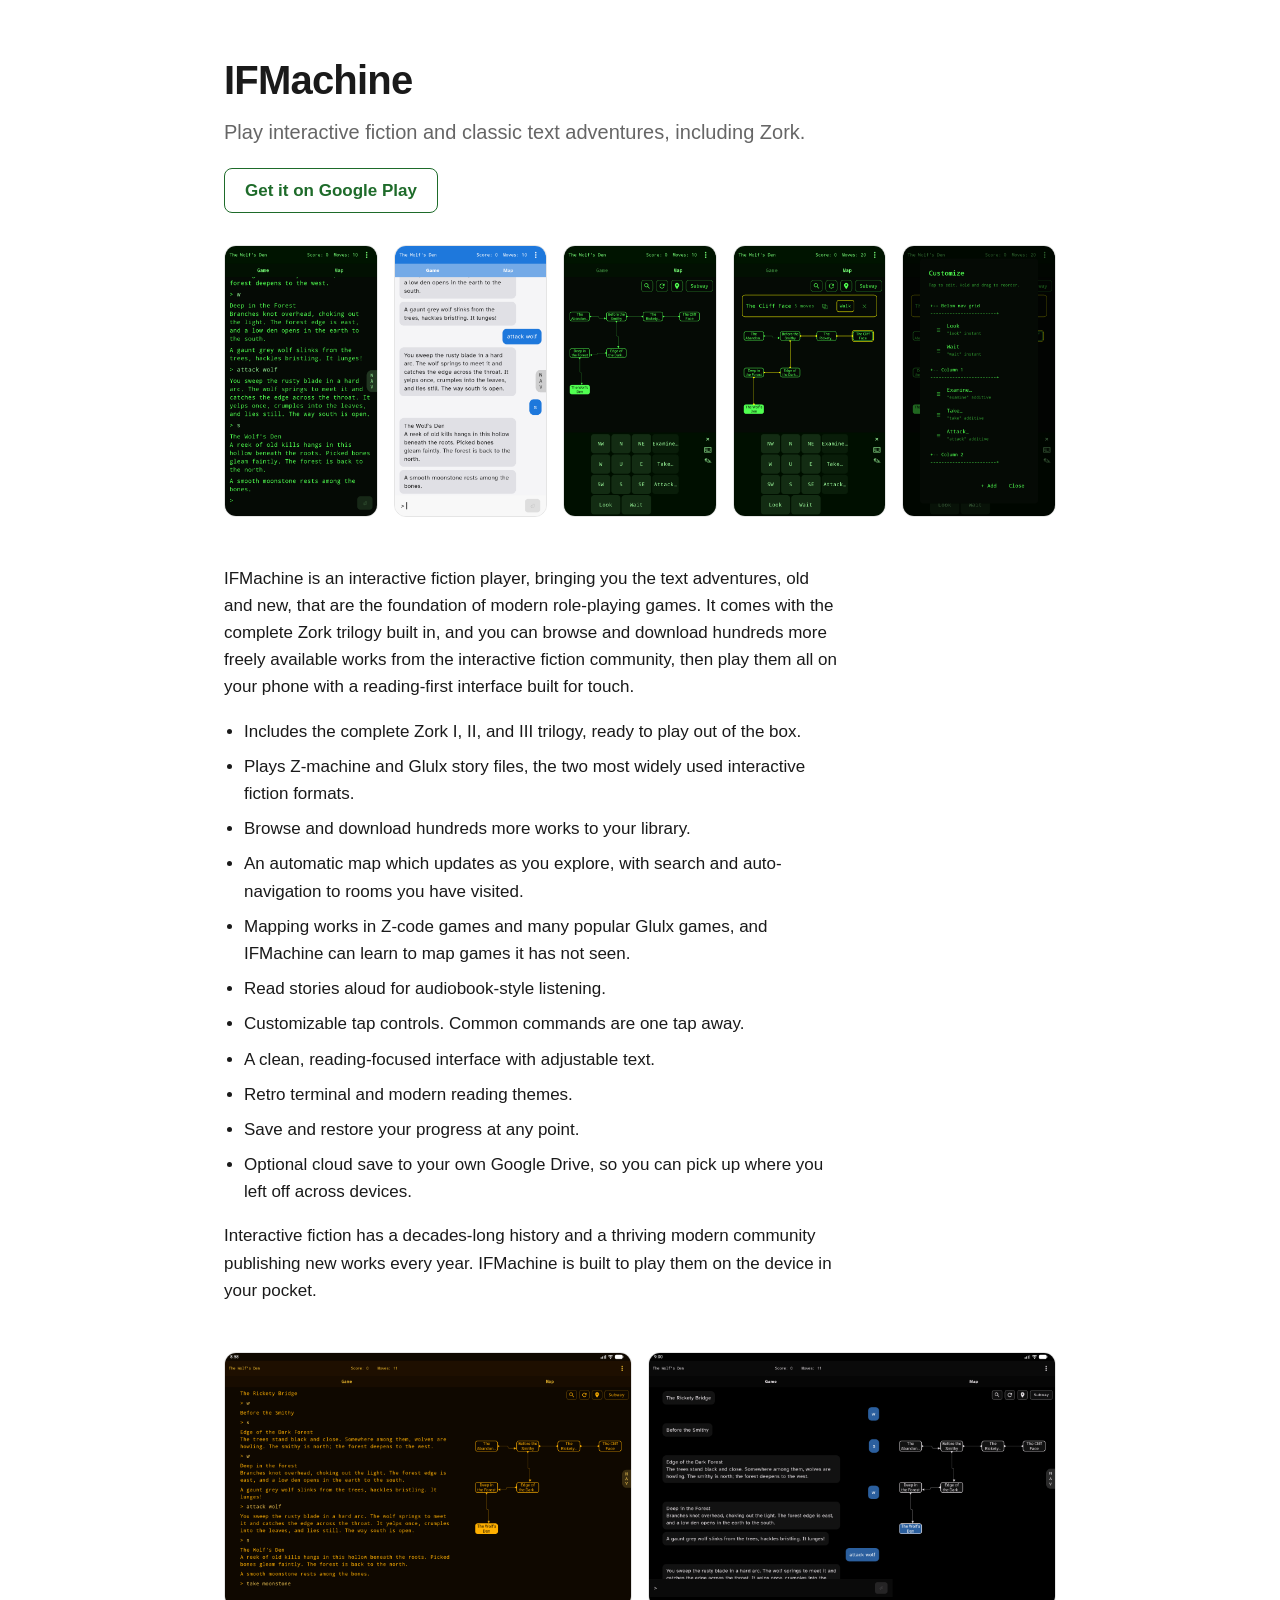
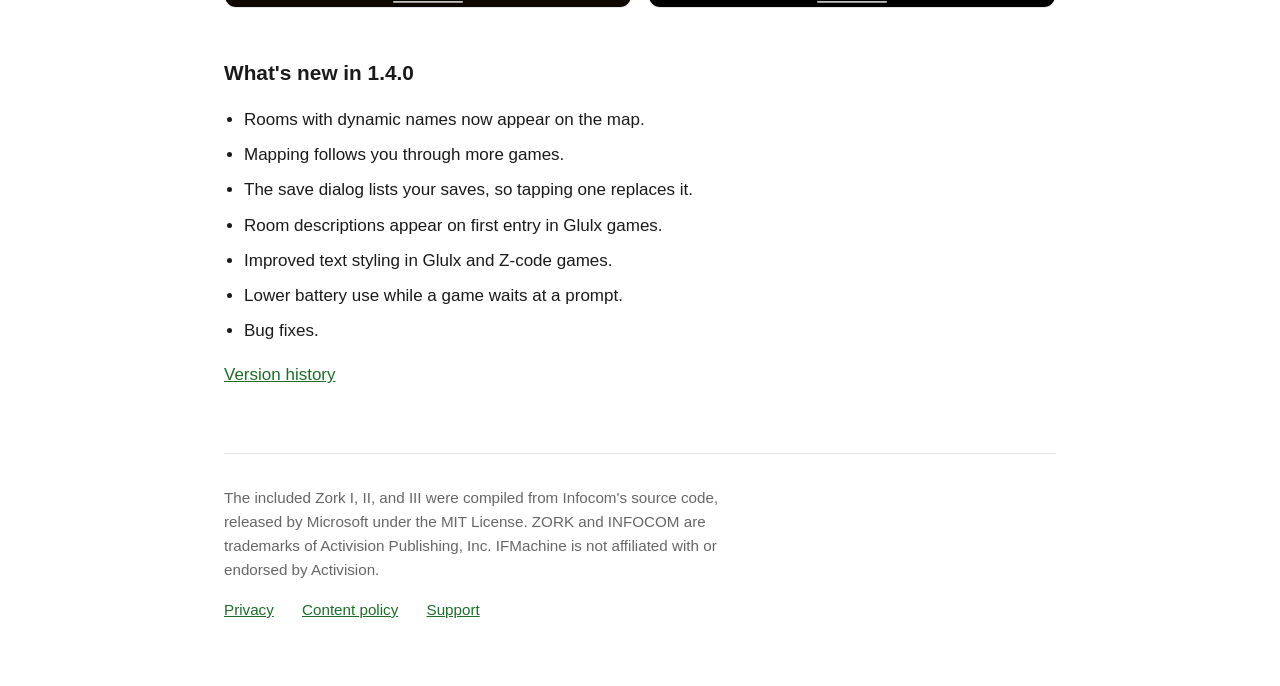
==== commit 282b4903: "site: version history page, linked from what's new versions.html lists every release's notes, taken " ====
--- a/index.html
+++ b/index.html
@@ -74,6 +74,7 @@
         <li>Lower battery use while a game waits at a prompt.</li>
         <li>Bug fixes.</li>
       </ul>
+      <p><a href="versions.html">Version history</a></p>
     </section>
 
     <footer>
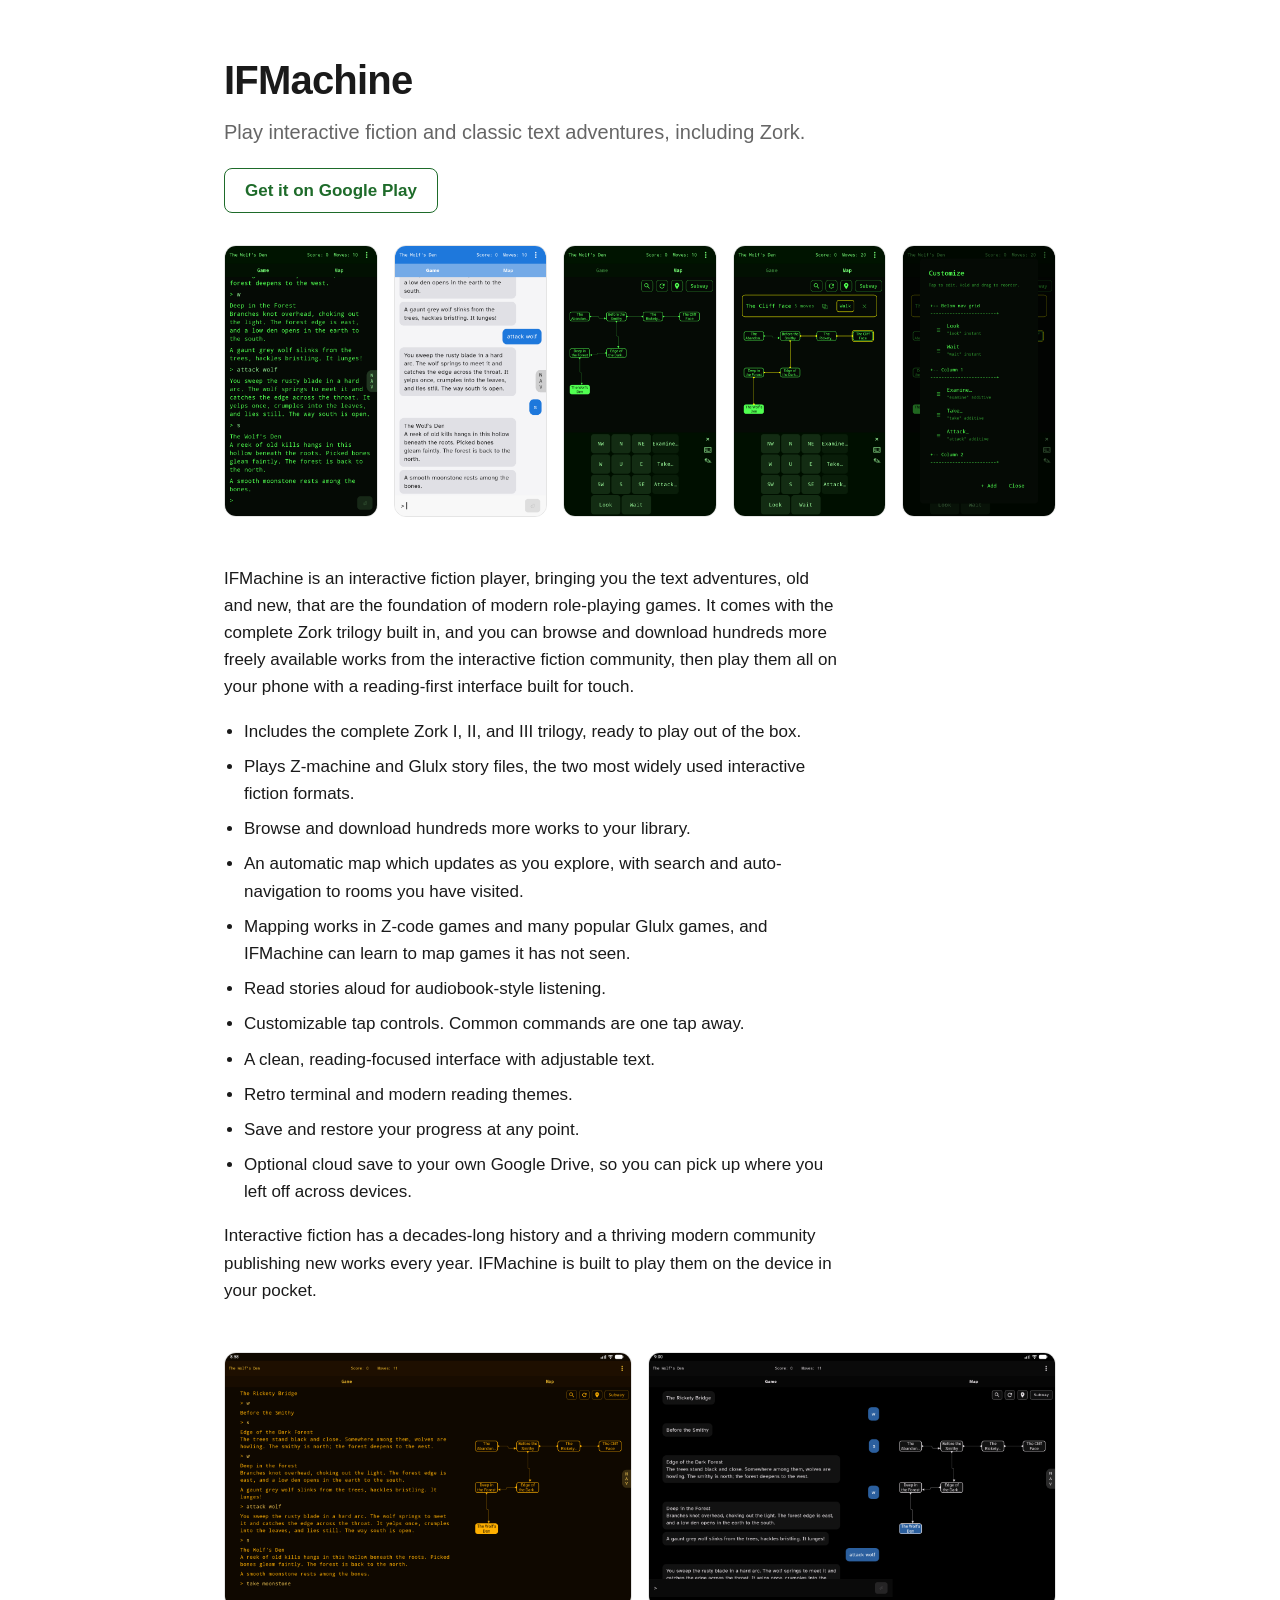
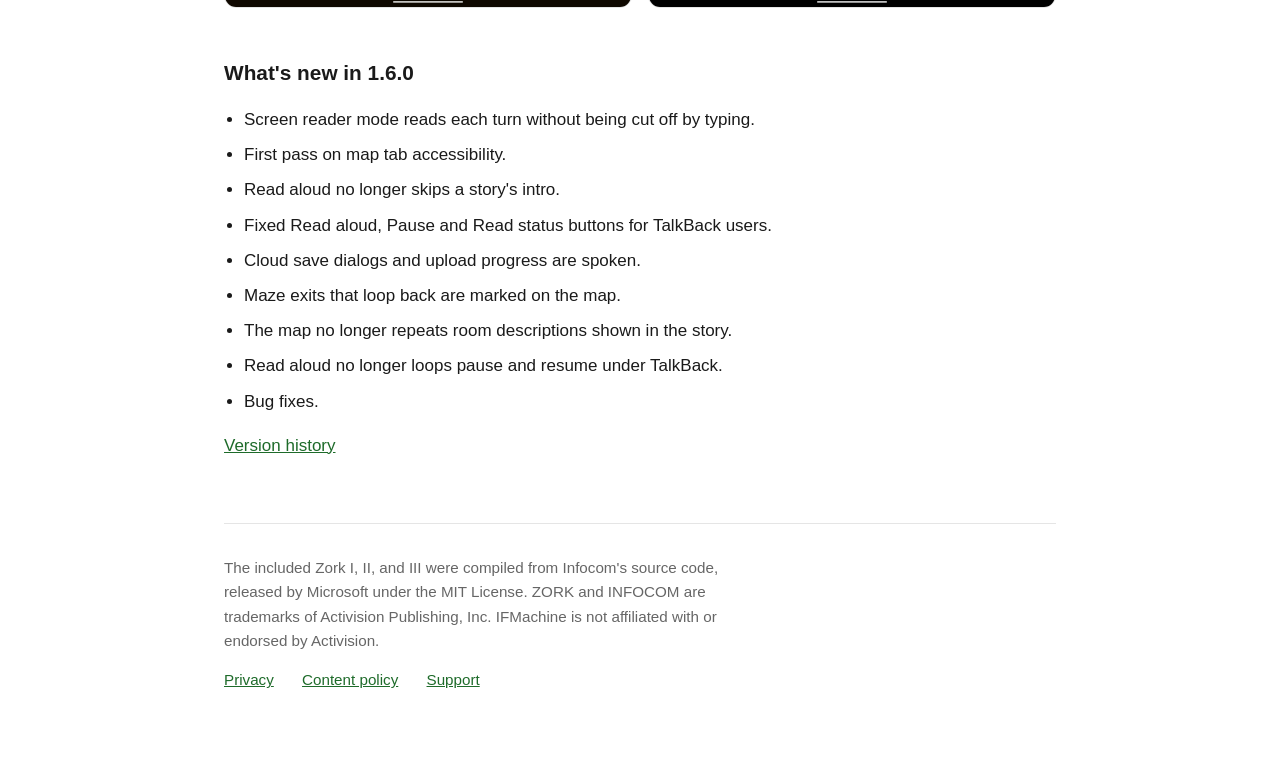
==== commit 614ac834: "index: what's new in 1.6.0 Mirrors the Play listing notes for versionCode 31. Production had 1.5.0, " ====
--- a/index.html
+++ b/index.html
@@ -64,14 +64,16 @@
     </section>
 
     <section class="prose whatsnew">
-      <h2>What's new in 1.4.0</h2>
+      <h2>What's new in 1.6.0</h2>
       <ul class="features">
-        <li>Rooms with dynamic names now appear on the map.</li>
-        <li>Mapping follows you through more games.</li>
-        <li>The save dialog lists your saves, so tapping one replaces it.</li>
-        <li>Room descriptions appear on first entry in Glulx games.</li>
-        <li>Improved text styling in Glulx and Z-code games.</li>
-        <li>Lower battery use while a game waits at a prompt.</li>
+        <li>Screen reader mode reads each turn without being cut off by typing.</li>
+        <li>First pass on map tab accessibility.</li>
+        <li>Read aloud no longer skips a story's intro.</li>
+        <li>Fixed Read aloud, Pause and Read status buttons for TalkBack users.</li>
+        <li>Cloud save dialogs and upload progress are spoken.</li>
+        <li>Maze exits that loop back are marked on the map.</li>
+        <li>The map no longer repeats room descriptions shown in the story.</li>
+        <li>Read aloud no longer loops pause and resume under TalkBack.</li>
         <li>Bug fixes.</li>
       </ul>
       <p><a href="versions.html">Version history</a></p>
